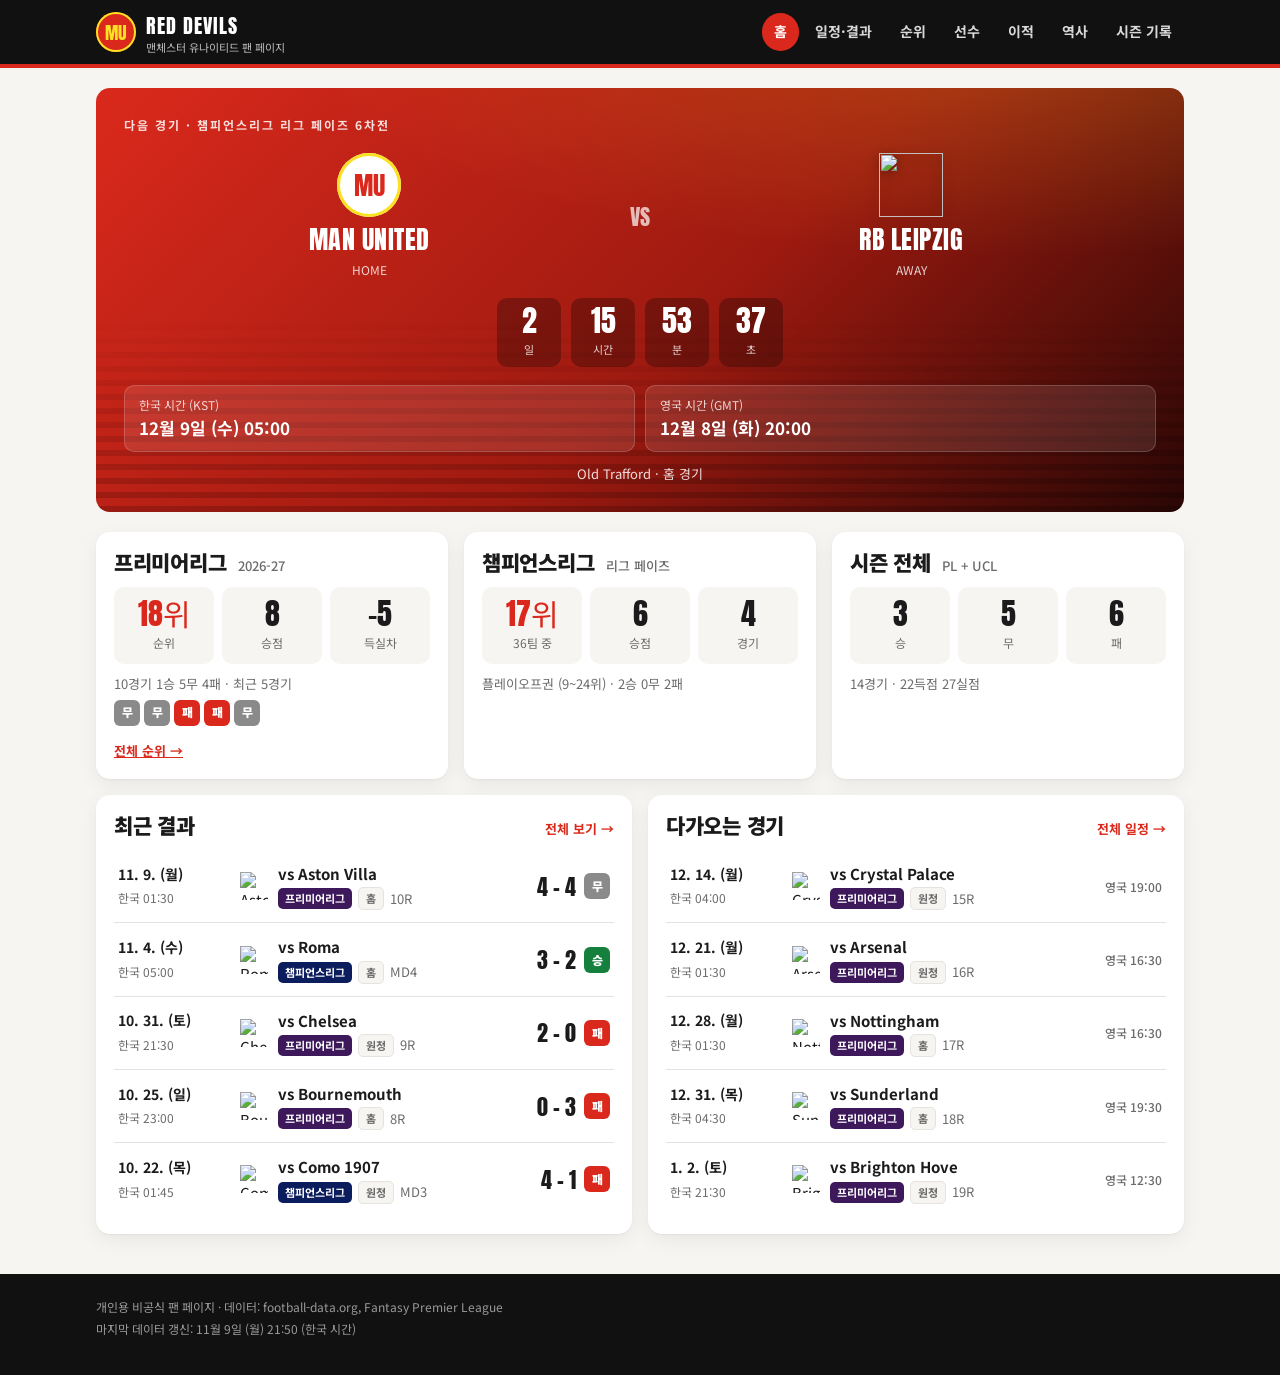
==== site/index.html @ 30d44602 "Add ETL (fixtures/standings/players), site draft, and Actions sync+deploy - etl/: football-data fixt" ====
<!doctype html>
<html lang="ko">
<head>
<meta charset="utf-8">
<meta name="viewport" content="width=device-width, initial-scale=1">
<meta name="robots" content="noindex, nofollow">
<title>Red Devils Matchday</title>
<link rel="preconnect" href="https://fonts.googleapis.com">
<link rel="preconnect" href="https://fonts.gstatic.com" crossorigin>
<link href="https://fonts.googleapis.com/css2?family=Anton&family=Noto+Sans+KR:wght@400;500;700;900&display=swap" rel="stylesheet">
<link rel="stylesheet" href="assets/style.css">
</head>
<body>
<header class="site-header">
  <div class="wrap header-inner">
    <a class="brand" href="#home" aria-label="홈">
      <span class="brand-mark">MU</span>
      <span class="brand-text"><b>RED DEVILS</b><small>맨체스터 유나이티드 팬 페이지</small></span>
    </a>
    <button class="nav-toggle" aria-label="메뉴" aria-expanded="false">☰</button>
    <nav class="nav">
      <a href="#home" data-page="home">홈</a>
      <a href="#fixtures" data-page="fixtures">일정·결과</a>
      <a href="#table" data-page="table">순위</a>
      <a href="#players" data-page="players">선수</a>
      <a href="#transfers" data-page="transfers">이적</a>
      <a href="#history" data-page="history">역사</a>
      <a href="#records" data-page="records">시즌 기록</a>
    </nav>
  </div>
</header>

<main id="app" class="wrap"></main>

<footer class="site-footer">
  <div class="wrap">
    <p>개인용 비공식 팬 페이지 · 데이터: football-data.org, Fantasy Premier League</p>
    <p id="sync-info"></p>
  </div>
</footer>

<script src="data/data.js"></script>
<script src="assets/app.js"></script>
</body>
</html>
---- site/assets/style.css ----
:root {
  --red: #DA291C;
  --red-deep: #9e1a10;
  --black: #111111;
  --ink: #1b1b1b;
  --muted: #6b6b6b;
  --line: #e6e2dd;
  --paper: #f7f5f2;
  --card: #ffffff;
  --gold: #FBE122;
  --gold-ink: #8a6d00;
  --blue: #1d4ed8;
  --win: #15803d;
  --draw: #8a8a8a;
  --loss: #DA291C;
  --radius: 14px;
  --shadow: 0 1px 2px rgba(0,0,0,.05), 0 6px 20px rgba(0,0,0,.06);
  --font: "Noto Sans KR", system-ui, -apple-system, "Malgun Gothic", sans-serif;
  --display: "Anton", "Noto Sans KR", Impact, sans-serif;
}

* { box-sizing: border-box; }
html { -webkit-text-size-adjust: 100%; }
body {
  margin: 0; background: var(--paper); color: var(--ink);
  font: 15px/1.55 var(--font); font-variant-numeric: tabular-nums;
}
a { color: inherit; }
img { max-width: 100%; }
.wrap { width: 100%; max-width: 1120px; margin: 0 auto; padding: 0 16px; }
.muted { color: var(--muted); }
.small { font-size: 13px; }

/* ---------- header ---------- */
.site-header {
  position: sticky; top: 0; z-index: 10;
  background: var(--black); color: #fff;
  border-bottom: 4px solid var(--red);
}
.header-inner { display: flex; align-items: center; gap: 16px; min-height: 64px; }
.brand { display: flex; align-items: center; gap: 10px; text-decoration: none; }
.brand-mark {
  display: grid; place-items: center; width: 40px; height: 40px; border-radius: 50%;
  background: var(--red); color: var(--gold); font: 18px var(--display); letter-spacing: .5px;
  box-shadow: inset 0 0 0 2px var(--gold);
}
.brand-text { display: flex; flex-direction: column; line-height: 1.1; }
.brand-text b { font: 20px var(--display); letter-spacing: 1px; }
.brand-text small { font-size: 11px; color: #bdbdbd; }
.nav { margin-left: auto; display: flex; gap: 4px; flex-wrap: wrap; }
.nav a {
  text-decoration: none; font-weight: 700; font-size: 14px; color: #d8d8d8;
  padding: 8px 12px; border-radius: 999px;
}
.nav a:hover { color: #fff; background: rgba(255,255,255,.08); }
.nav a.active { color: #fff; background: var(--red); }
.nav-toggle { display: none; margin-left: auto; background: none; border: 0; color: #fff; font-size: 24px; cursor: pointer; }

@media (max-width: 820px) {
  .nav-toggle { display: block; }
  .nav { display: none; position: absolute; left: 0; right: 0; top: 68px; background: var(--black);
         flex-direction: column; padding: 8px 16px 16px; border-bottom: 4px solid var(--red); }
  .nav.open { display: flex; }
  .nav a { border-radius: 8px; }
}

/* ---------- hero (next match) ---------- */
.hero {
  position: relative; overflow: hidden; color: #fff;
  margin: 20px 0; border-radius: var(--radius);
  background:
    radial-gradient(120% 90% at 85% -10%, rgba(251,225,34,.18), transparent 55%),
    linear-gradient(135deg, var(--red) 0%, var(--red-deep) 55%, #2a0705 100%);
  padding: 28px;
}
.hero::after { /* 스탠드 느낌의 줄무늬 — 나중에 올드 트래포드 사진으로 교체 */
  content: ""; position: absolute; inset: auto 0 0 0; height: 46%;
  background: repeating-linear-gradient(0deg, rgba(0,0,0,.18) 0 6px, transparent 6px 14px);
  mask-image: linear-gradient(to top, #000, transparent);
  -webkit-mask-image: linear-gradient(to top, #000, transparent);
  pointer-events: none;
}
.hero > * { position: relative; z-index: 1; }
.eyebrow { font-size: 12px; font-weight: 700; letter-spacing: 2px; text-transform: uppercase; opacity: .85; }
.versus { display: grid; grid-template-columns: minmax(0, 1fr) auto minmax(0, 1fr); align-items: center; gap: 16px; margin: 18px 0; }
.side { display: flex; flex-direction: column; align-items: center; gap: 8px; text-align: center; }
.side .name { font: 26px/1.1 var(--display); letter-spacing: .5px; overflow-wrap: anywhere; }
.side .tag { font-size: 12px; opacity: .8; }
.crest { width: 64px; height: 64px; object-fit: contain; filter: drop-shadow(0 2px 6px rgba(0,0,0,.35)); }
.crest-mu { width: 64px; height: 64px; border-radius: 50%; display: grid; place-items: center;
            background: #fff; color: var(--red); font: 26px var(--display); box-shadow: inset 0 0 0 3px var(--gold); }
.vs { font: 22px var(--display); opacity: .7; }
.countdown { display: flex; justify-content: center; gap: 10px; margin: 6px 0 18px; }
.countdown div { min-width: 64px; text-align: center; background: rgba(0,0,0,.28); border-radius: 10px; padding: 8px 6px; }
.countdown b { display: block; font: 30px/1 var(--display); }
.countdown span { font-size: 11px; opacity: .8; }
.times { display: grid; grid-template-columns: repeat(auto-fit, minmax(min(200px, 100%), 1fr)); gap: 10px; }
.time-box { background: rgba(255,255,255,.1); border: 1px solid rgba(255,255,255,.18); border-radius: 10px; padding: 10px 14px; }
.time-box .label { font-size: 12px; opacity: .8; }
.time-box .val { font-weight: 700; font-size: 17px; }
.hero .meta { margin-top: 12px; font-size: 13px; opacity: .85; text-align: center; }
@media (max-width: 560px) {
  .hero { padding: 20px 16px; }
  .side .name { font-size: 20px; }
  .crest, .crest-mu { width: 48px; height: 48px; font-size: 20px; }
  .countdown div { min-width: 54px; }
  .countdown b { font-size: 24px; }
}

/* ---------- cards / grid ---------- */
.grid { display: grid; gap: 16px; grid-template-columns: repeat(12, minmax(0, 1fr)); margin-bottom: 20px; }
.span-4 { grid-column: span 4; } .span-6 { grid-column: span 6; } .span-8 { grid-column: span 8; } .span-12 { grid-column: span 12; }
@media (max-width: 820px) { .span-4, .span-6, .span-8 { grid-column: span 12; } }
.card { background: var(--card); border-radius: var(--radius); box-shadow: var(--shadow); padding: 18px; min-width: 0; }
.card h2, .page-title { font: 900 21px/1.2 var(--font); letter-spacing: -.3px; margin: 0 0 12px; text-transform: uppercase; }
.card h2 small { font: 500 13px var(--font); color: var(--muted); text-transform: none; letter-spacing: 0; margin-left: 6px; }
.page-title { font-size: 30px; margin: 24px 0 4px; }
.page-sub { margin: 0 0 18px; color: var(--muted); }
.section-head { display: flex; align-items: baseline; justify-content: space-between; gap: 8px; }
.section-head a { font-size: 13px; color: var(--red); font-weight: 700; text-decoration: none; }

.stat-row { display: grid; grid-template-columns: repeat(3, minmax(0, 1fr)); gap: 8px; }
.stat { background: var(--paper); border-radius: 10px; padding: 10px; text-align: center; }
.stat b { display: block; font: 30px/1.1 var(--display); }
.stat span { font-size: 12px; color: var(--muted); }
.stat.hl b { color: var(--red); }

.form { display: flex; gap: 4px; flex-wrap: wrap; }
.chip { display: inline-grid; place-items: center; min-width: 26px; height: 26px; padding: 0 6px; border-radius: 6px;
        color: #fff; font-weight: 900; font-size: 12px; }
.chip.W { background: var(--win); } .chip.D { background: var(--draw); } .chip.L { background: var(--loss); }
.chip.pending { background: #d4d0cb; color: #555; }

.badge { display: inline-block; font-size: 11px; font-weight: 700; padding: 2px 7px; border-radius: 5px; white-space: nowrap; }
.badge.PL { background: #3d195b; color: #fff; }
.badge.UCL { background: #0b1d5c; color: #fff; }
.badge.FAC, .badge.ELC { background: #e8e8e8; color: #222; }
.badge.ha { background: var(--paper); color: var(--muted); border: 1px solid var(--line); }

/* ---------- match list ---------- */
.match-list { list-style: none; margin: 0; padding: 0; }
.match {
  display: grid; grid-template-columns: 110px 1fr auto; gap: 12px; align-items: center;
  padding: 12px 4px; border-top: 1px solid var(--line);
}
.match:first-child { border-top: 0; }
.match .when b { display: block; font-size: 14px; }
.match .when span { font-size: 12px; color: var(--muted); }
.match .who { display: flex; align-items: center; gap: 10px; min-width: 0; }
.match .who img { width: 28px; height: 28px; object-fit: contain; flex: none; }
.match .who .opp { font-weight: 700; overflow: hidden; text-overflow: ellipsis; white-space: nowrap; }
.match .who .sub { display: flex; gap: 6px; align-items: center; margin-top: 2px; }
.match .score { display: flex; align-items: center; gap: 8px; font: 22px var(--display); }
.match .score .tbd { font: 500 12px var(--font); color: var(--muted); text-align: right; }
@media (max-width: 560px) {
  .match { grid-template-columns: 1fr auto; }
  .match .when { grid-column: 1 / -1; display: flex; gap: 8px; align-items: baseline; }
}
.month { margin: 22px 0 6px; font: 18px var(--display); color: var(--red); letter-spacing: .5px; }

.filters { display: flex; gap: 6px; flex-wrap: wrap; margin-bottom: 14px; }
.filters button {
  font: 700 13px var(--font); border: 1px solid var(--line); background: var(--card);
  padding: 7px 14px; border-radius: 999px; cursor: pointer; color: var(--ink);
}
.filters button.on { background: var(--black); color: #fff; border-color: var(--black); }

/* ---------- tables ---------- */
.table-wrap { overflow-x: auto; margin: 0 -18px; padding: 0 18px; }
table.data { width: 100%; border-collapse: collapse; font-size: 14px; }
table.data th { text-align: right; font-size: 12px; color: var(--muted); font-weight: 700; padding: 8px 6px; border-bottom: 2px solid var(--ink); white-space: nowrap; }
table.data td { text-align: right; padding: 8px 6px; border-bottom: 1px solid var(--line); white-space: nowrap; }
table.data th.l, table.data td.l { text-align: left; }
table.data td.team { display: flex; align-items: center; gap: 8px; text-align: left; font-weight: 500; }
table.data td.team img { width: 20px; height: 20px; object-fit: contain; }
table.data tr.mu td { background: #fdecea; font-weight: 900; }
table.data tr.mu td:first-child { box-shadow: inset 4px 0 0 var(--red); }
table.data td.pts { font-weight: 900; }
.zone { display: inline-block; width: 4px; height: 18px; border-radius: 2px; vertical-align: middle; margin-right: 6px; background: transparent; }
.zone.ucl { background: var(--blue); } .zone.uel { background: #f59e0b; } .zone.rel { background: var(--red); } .zone.po { background: #94a3b8; }
.legend { display: flex; gap: 14px; flex-wrap: wrap; font-size: 12px; color: var(--muted); margin-top: 10px; }
.legend span { display: inline-flex; align-items: center; }

/* ---------- history ---------- */
.trophies { display: grid; grid-template-columns: repeat(auto-fill, minmax(150px, 1fr)); gap: 10px; }
.trophy { background: var(--black); color: #fff; border-radius: 12px; padding: 14px; position: relative; overflow: hidden; }
.trophy b { font: 40px/1 var(--display); color: var(--gold); }
.trophy span { display: block; font-size: 13px; margin-top: 6px; font-weight: 700; }
.trophy small { display: block; font-size: 11px; color: #aaa; margin-top: 4px; }
.timeline { list-style: none; margin: 0; padding: 0 0 0 18px; border-left: 3px solid var(--red); }
.timeline li { position: relative; padding: 0 0 16px 14px; }
.timeline li::before { content: ""; position: absolute; left: -26px; top: 4px; width: 13px; height: 13px; border-radius: 50%; background: var(--card); border: 3px solid var(--red); }
.timeline li.trophy-ev::before { background: var(--gold); border-color: var(--gold-ink); }
.timeline .yr { font: 20px var(--display); color: var(--red); }
.timeline .ttl { font-weight: 700; }

.pos { display: inline-grid; place-items: center; width: 30px; height: 26px; border-radius: 6px; font-weight: 900; background: var(--paper); }
.pos.p1 { background: var(--gold); color: #000; }
.pos.top4 { background: #dbeafe; color: var(--blue); }
.pos.low { background: #fdecea; color: var(--red); }

/* ---------- empty state ---------- */
.empty { text-align: center; padding: 36px 16px; color: var(--muted); }
.empty b { display: block; color: var(--ink); font-size: 17px; margin-bottom: 6px; }

.site-footer { margin-top: 40px; padding: 20px 0 32px; background: var(--black); color: #9a9a9a; font-size: 12px; }
.site-footer p { margin: 4px 0; }

/* ---------- players ---------- */
.leader { display: flex; gap: 14px; align-items: center; }
.lphoto { width: 72px; height: 92px; object-fit: cover; object-position: top; border-radius: 10px; background: linear-gradient(180deg, #fdecea, #f3d4d0); flex: none; }
.lval { font: 40px/1 var(--display); color: var(--red); margin: 2px 0; }
.lval small { font: 700 14px var(--font); color: var(--muted); margin-left: 4px; }
.lname { font-weight: 900; font-size: 16px; }
.pthumb { width: 34px; height: 43px; object-fit: cover; object-position: top; border-radius: 6px; background: var(--paper); flex: none; }
.injuries { display: grid; grid-template-columns: repeat(auto-fill, minmax(min(260px, 100%), 1fr)); gap: 10px; }
.inj-card { display: flex; gap: 10px; align-items: center; background: var(--paper); border-radius: 10px; padding: 8px 10px; }
.badge.st-inj { background: var(--red); color: #fff; }
.badge.st-sus { background: var(--black); color: #fff; }
.badge.st-doubt { background: #f59e0b; color: #fff; }
.dot { display: inline-block; width: 8px; height: 8px; border-radius: 50%; vertical-align: middle; }
.dot.st-inj { background: var(--red); } .dot.st-sus { background: var(--black); } .dot.st-doubt { background: #f59e0b; }
table.data.players td.team { align-items: center; }
table.data td.team img.pthumb { width: 34px; height: 43px; }
table.data tr.dim td { color: #aaa; }
table.data th.sortable { cursor: pointer; user-select: none; }
table.data th.sortable:hover, table.data th.sortable.on { color: var(--red); }
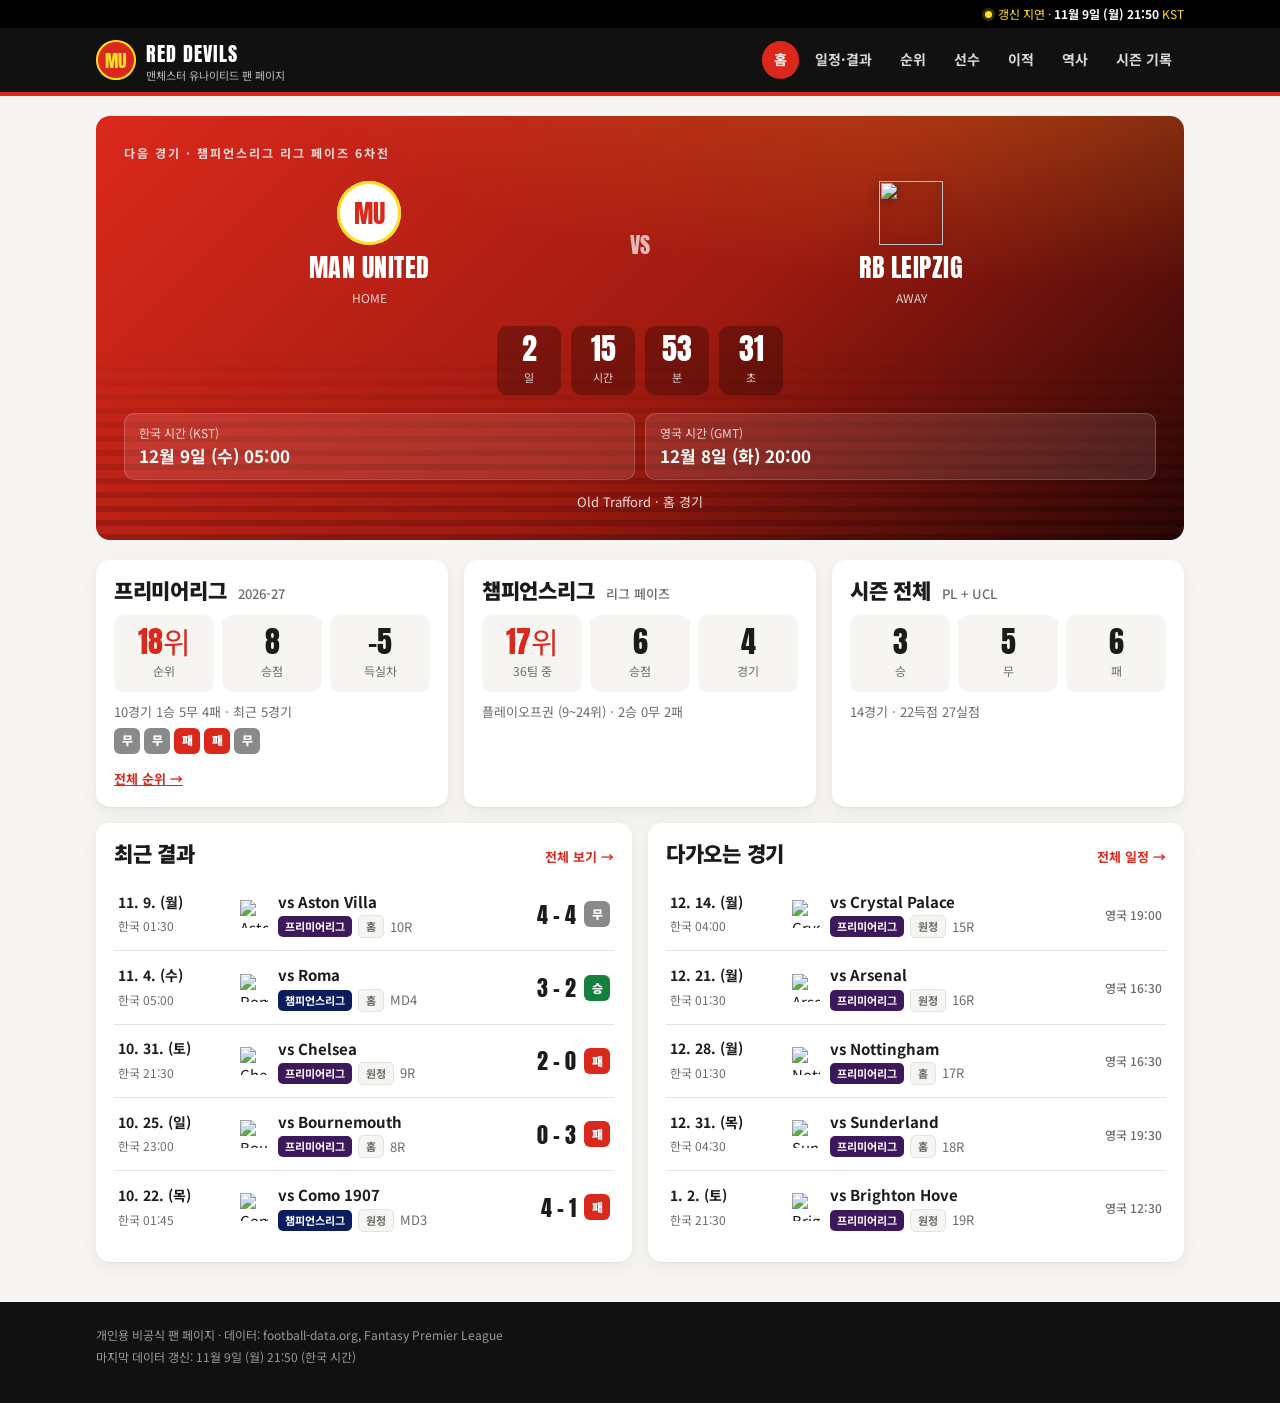
==== commit 92e207d1: "Add validation, privacy guard, alerts, and sync badge - check_privacy.py: secrets/PII/unapproved-fil" ====
--- a/site/index.html
+++ b/site/index.html
@@ -11,6 +11,11 @@
 <link rel="stylesheet" href="assets/style.css">
 </head>
 <body>
+<div class="topbar">
+  <div class="wrap topbar-inner">
+    <span class="sync-badge" id="sync-badge" tabindex="0"><i class="dot" aria-hidden="true"></i><span id="sync-text">동기화 정보 없음</span></span>
+  </div>
+</div>
 <header class="site-header">
   <div class="wrap header-inner">
     <a class="brand" href="#home" aria-label="홈">
--- a/site/assets/style.css
+++ b/site/assets/style.css
@@ -30,6 +30,17 @@
 .wrap { width: 100%; max-width: 1120px; margin: 0 auto; padding: 0 16px; }
 .muted { color: var(--muted); }
 .small { font-size: 13px; }
+
+/* ---------- top bar (동기화 시점) ---------- */
+.topbar { background: #000; color: #bdbdbd; font-size: 12px; }
+.topbar-inner { display: flex; justify-content: flex-end; align-items: center; min-height: 28px; }
+.sync-badge { display: inline-flex; align-items: center; gap: 6px; white-space: nowrap; cursor: default; }
+.sync-badge b { color: #fff; font-weight: 700; }
+.sync-badge .dot { width: 7px; height: 7px; border-radius: 50%; background: #22c55e; box-shadow: 0 0 0 3px rgba(34,197,94,.2); }
+.sync-badge.stale .dot { background: var(--gold); box-shadow: 0 0 0 3px rgba(251,225,34,.2); }
+.sync-badge.stale { color: var(--gold); }
+.sync-badge.none .dot { background: #777; box-shadow: none; }
+@media (max-width: 420px) { .sync-badge .long { display: none; } }
 
 /* ---------- header ---------- */
 .site-header {
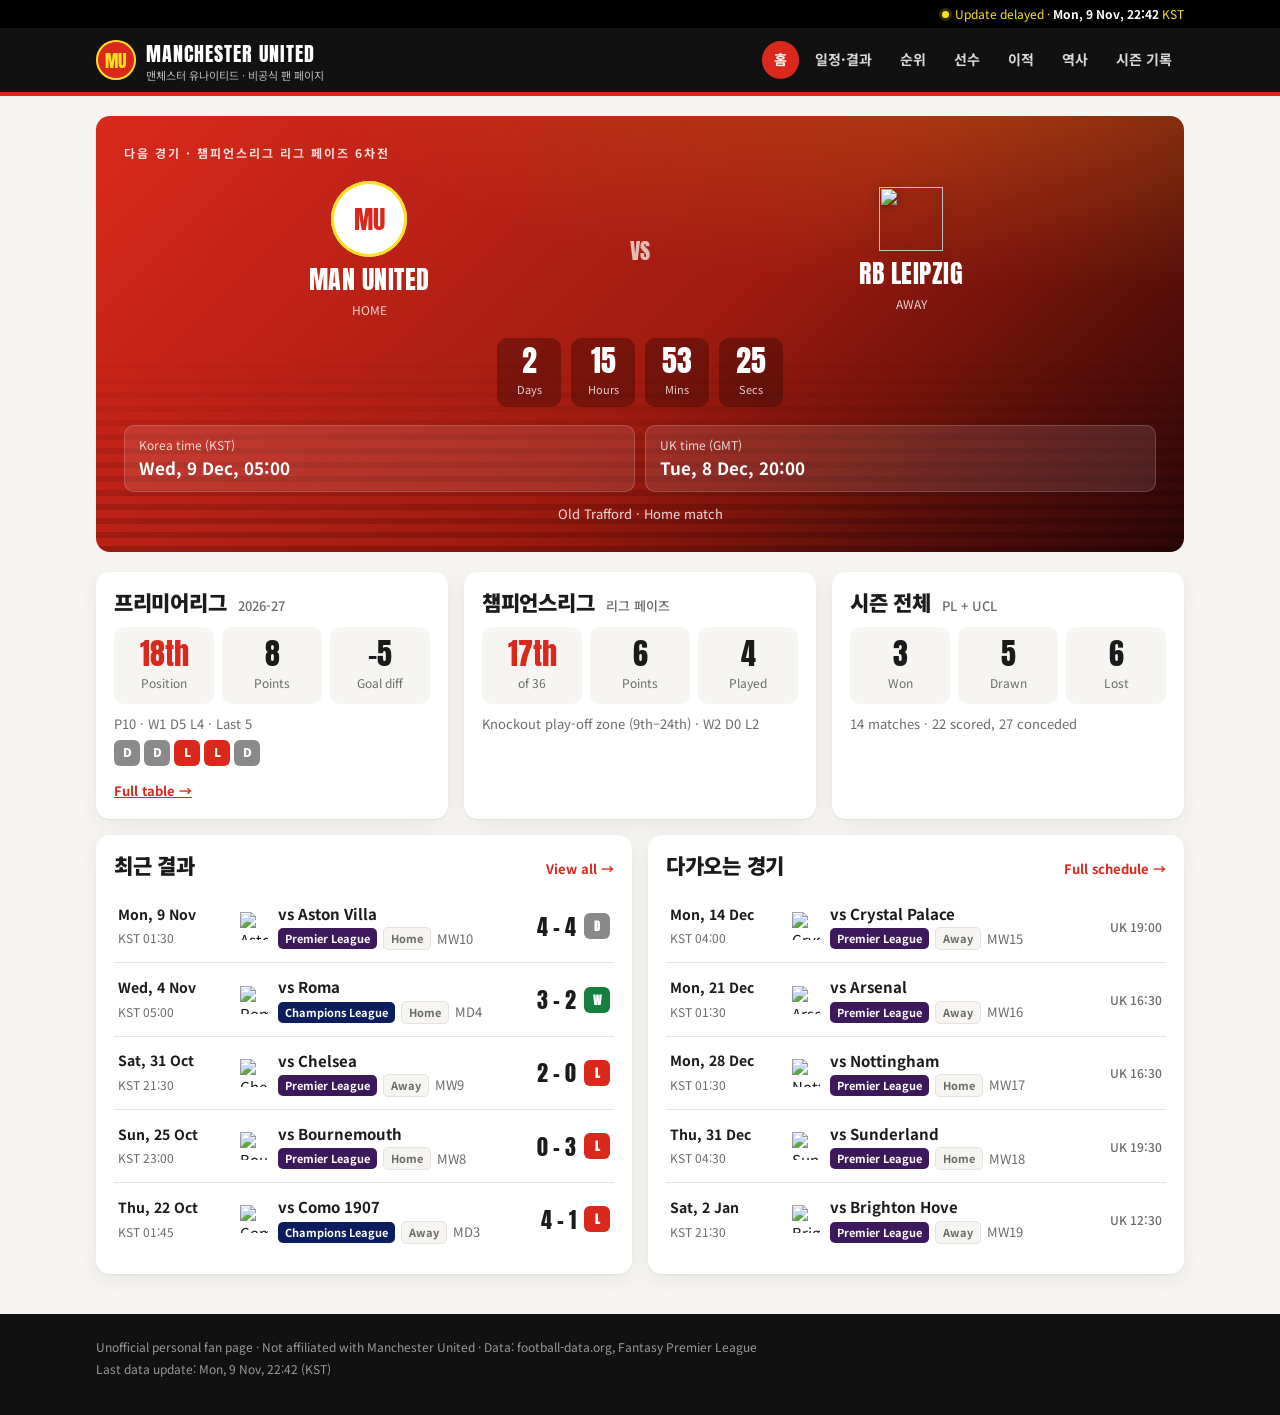
==== commit 7255f7ea: "site: official crest in header/headlines, English body text - Crest hotlinked from football-data (no" ====
--- a/site/index.html
+++ b/site/index.html
@@ -4,7 +4,7 @@
 <meta charset="utf-8">
 <meta name="viewport" content="width=device-width, initial-scale=1">
 <meta name="robots" content="noindex, nofollow">
-<title>Red Devils Matchday</title>
+<title>Manchester United Matchday</title>
 <link rel="preconnect" href="https://fonts.googleapis.com">
 <link rel="preconnect" href="https://fonts.gstatic.com" crossorigin>
 <link href="https://fonts.googleapis.com/css2?family=Anton&family=Noto+Sans+KR:wght@400;500;700;900&display=swap" rel="stylesheet">
@@ -13,16 +13,16 @@
 <body>
 <div class="topbar">
   <div class="wrap topbar-inner">
-    <span class="sync-badge" id="sync-badge" tabindex="0"><i class="dot" aria-hidden="true"></i><span id="sync-text">동기화 정보 없음</span></span>
+    <span class="sync-badge" id="sync-badge" tabindex="0"><i class="dot" aria-hidden="true"></i><span id="sync-text">No sync info</span></span>
   </div>
 </div>
 <header class="site-header">
   <div class="wrap header-inner">
-    <a class="brand" href="#home" aria-label="홈">
+    <a class="brand" href="#home" aria-label="Home">
       <span class="brand-mark">MU</span>
-      <span class="brand-text"><b>RED DEVILS</b><small>맨체스터 유나이티드 팬 페이지</small></span>
+      <span class="brand-text"><b>MANCHESTER UNITED</b><small>맨체스터 유나이티드 · 비공식 팬 페이지</small></span>
     </a>
-    <button class="nav-toggle" aria-label="메뉴" aria-expanded="false">☰</button>
+    <button class="nav-toggle" aria-label="Menu" aria-expanded="false">☰</button>
     <nav class="nav">
       <a href="#home" data-page="home">홈</a>
       <a href="#fixtures" data-page="fixtures">일정·결과</a>
@@ -39,7 +39,7 @@
 
 <footer class="site-footer">
   <div class="wrap">
-    <p>개인용 비공식 팬 페이지 · 데이터: football-data.org, Fantasy Premier League</p>
+    <p>Unofficial personal fan page · Not affiliated with Manchester United · Data: football-data.org, Fantasy Premier League</p>
     <p id="sync-info"></p>
   </div>
 </footer>
--- a/site/assets/style.css
+++ b/site/assets/style.css
@@ -40,7 +40,7 @@
 .sync-badge.stale .dot { background: var(--gold); box-shadow: 0 0 0 3px rgba(251,225,34,.2); }
 .sync-badge.stale { color: var(--gold); }
 .sync-badge.none .dot { background: #777; box-shadow: none; }
-@media (max-width: 420px) { .sync-badge .long { display: none; } }
+@media (max-width: 480px) { .sync-badge .long { display: none; } }
 
 /* ---------- header ---------- */
 .site-header {
@@ -55,6 +55,8 @@
   background: var(--red); color: var(--gold); font: 18px var(--display); letter-spacing: .5px;
   box-shadow: inset 0 0 0 2px var(--gold);
 }
+/* 헤더 팀 명칭 옆 공식 엠블럼 (이미지 실패 시 원형 'MU' 마크) */
+img.brand-mark { width: 46px; height: 46px; border-radius: 0; background: none; box-shadow: none; object-fit: contain; }
 .brand-text { display: flex; flex-direction: column; line-height: 1.1; }
 .brand-text b { font: 20px var(--display); letter-spacing: 1px; }
 .brand-text small { font-size: 11px; color: #bdbdbd; }
@@ -100,6 +102,10 @@
 .crest { width: 64px; height: 64px; object-fit: contain; filter: drop-shadow(0 2px 6px rgba(0,0,0,.35)); }
 .crest-mu { width: 64px; height: 64px; border-radius: 50%; display: grid; place-items: center;
             background: #fff; color: var(--red); font: 26px var(--display); box-shadow: inset 0 0 0 3px var(--gold); }
+.crest-mu-img { width: 76px; height: 76px; }
+.crest.crest-fallback { display: grid; place-items: center; border-radius: 50%; background: #fff; color: var(--red);
+            font: 26px var(--display); box-shadow: inset 0 0 0 3px var(--gold); filter: none; }
+.hero-empty { margin: 14px 0 4px; font-size: 18px; font-weight: 700; }
 .vs { font: 22px var(--display); opacity: .7; }
 .countdown { display: flex; justify-content: center; gap: 10px; margin: 6px 0 18px; }
 .countdown div { min-width: 64px; text-align: center; background: rgba(0,0,0,.28); border-radius: 10px; padding: 8px 6px; }
@@ -114,6 +120,7 @@
   .hero { padding: 20px 16px; }
   .side .name { font-size: 20px; }
   .crest, .crest-mu { width: 48px; height: 48px; font-size: 20px; }
+  .crest-mu-img { width: 58px; height: 58px; }
   .countdown div { min-width: 54px; }
   .countdown b { font-size: 24px; }
 }
@@ -126,6 +133,11 @@
 .card h2, .page-title { font: 900 21px/1.2 var(--font); letter-spacing: -.3px; margin: 0 0 12px; text-transform: uppercase; }
 .card h2 small { font: 500 13px var(--font); color: var(--muted); text-transform: none; letter-spacing: 0; margin-left: 6px; }
 .page-title { font-size: 30px; margin: 24px 0 4px; }
+/* 페이지 헤드라인 + 공식 엠블럼 */
+.page-title.with-crest { display: flex; align-items: center; gap: 12px; }
+.title-crest { width: 40px; height: 40px; object-fit: contain; flex: none; }
+.title-crest.crest-fallback { display: grid; place-items: center; border-radius: 50%; background: var(--red);
+            color: var(--gold); font: 16px var(--display); box-shadow: inset 0 0 0 2px var(--gold); }
 .page-sub { margin: 0 0 18px; color: var(--muted); }
 .section-head { display: flex; align-items: baseline; justify-content: space-between; gap: 8px; }
 .section-head a { font-size: 13px; color: var(--red); font-weight: 700; text-decoration: none; }
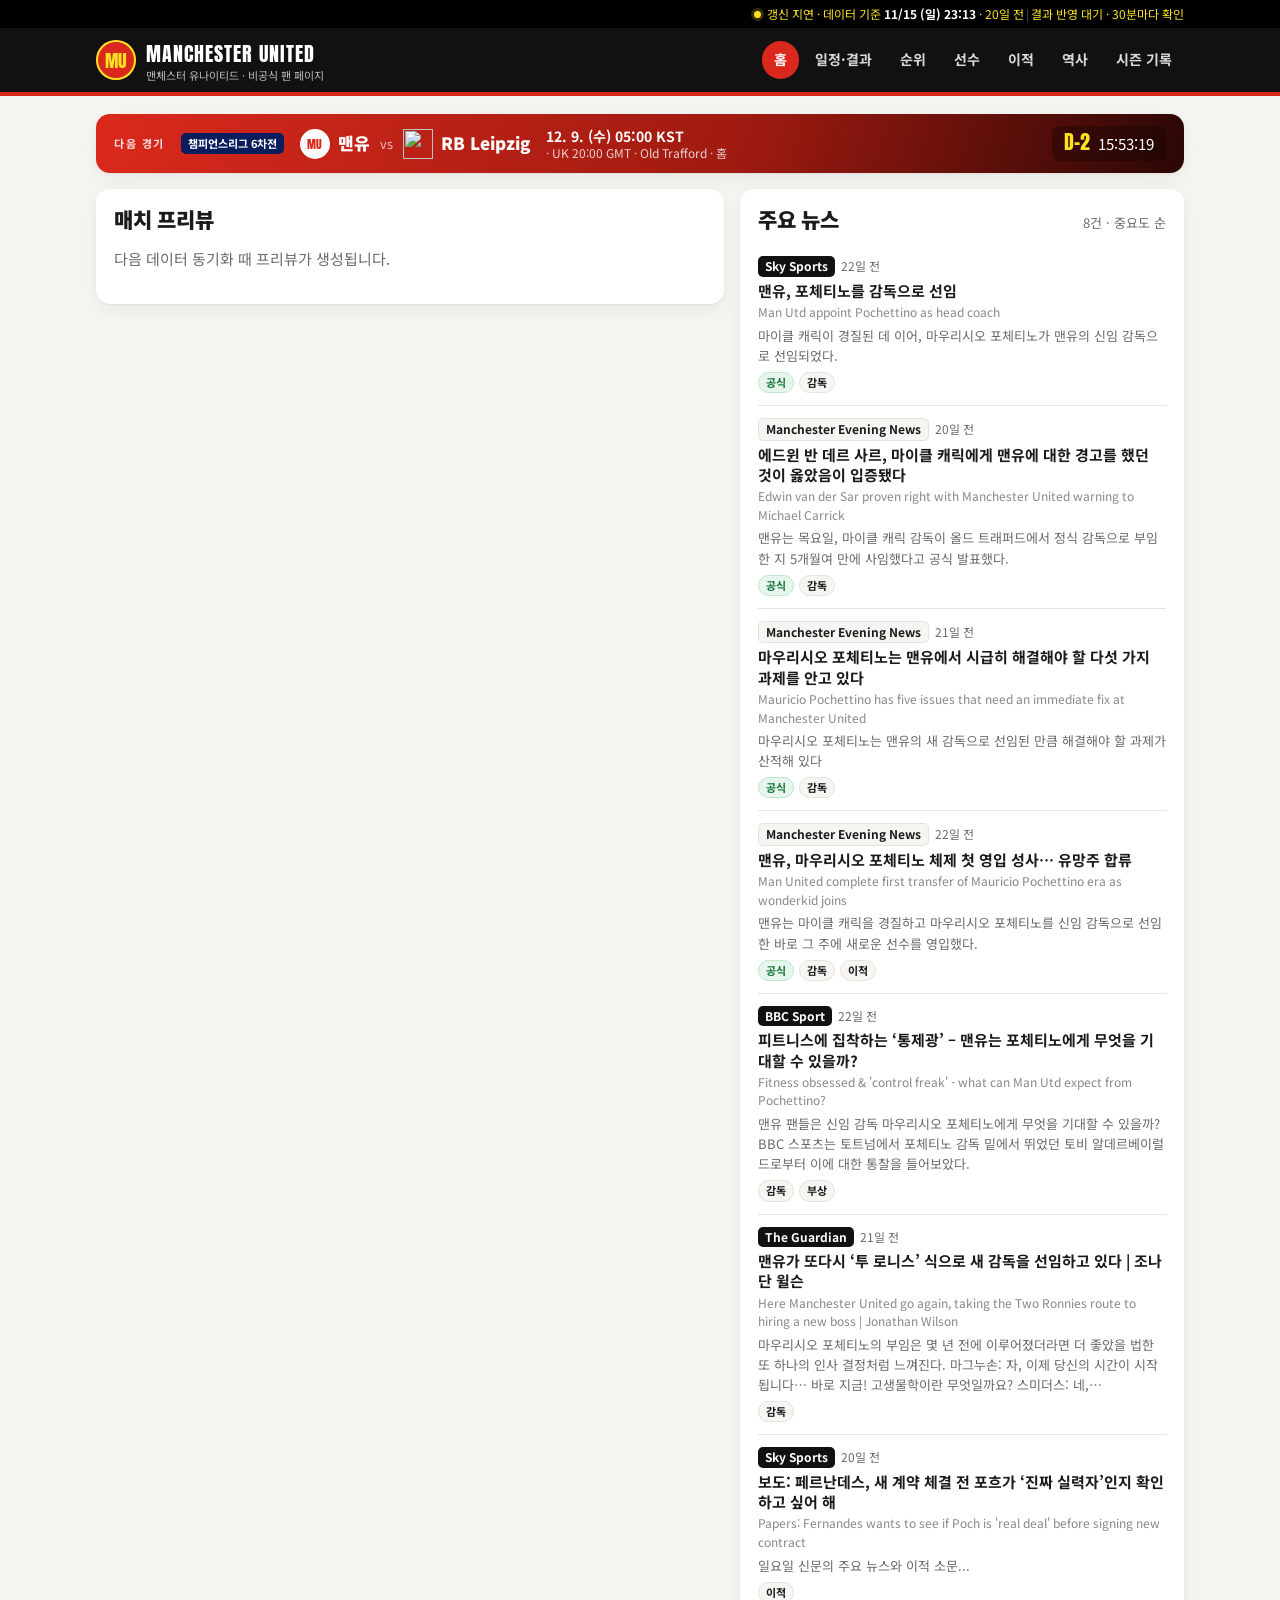
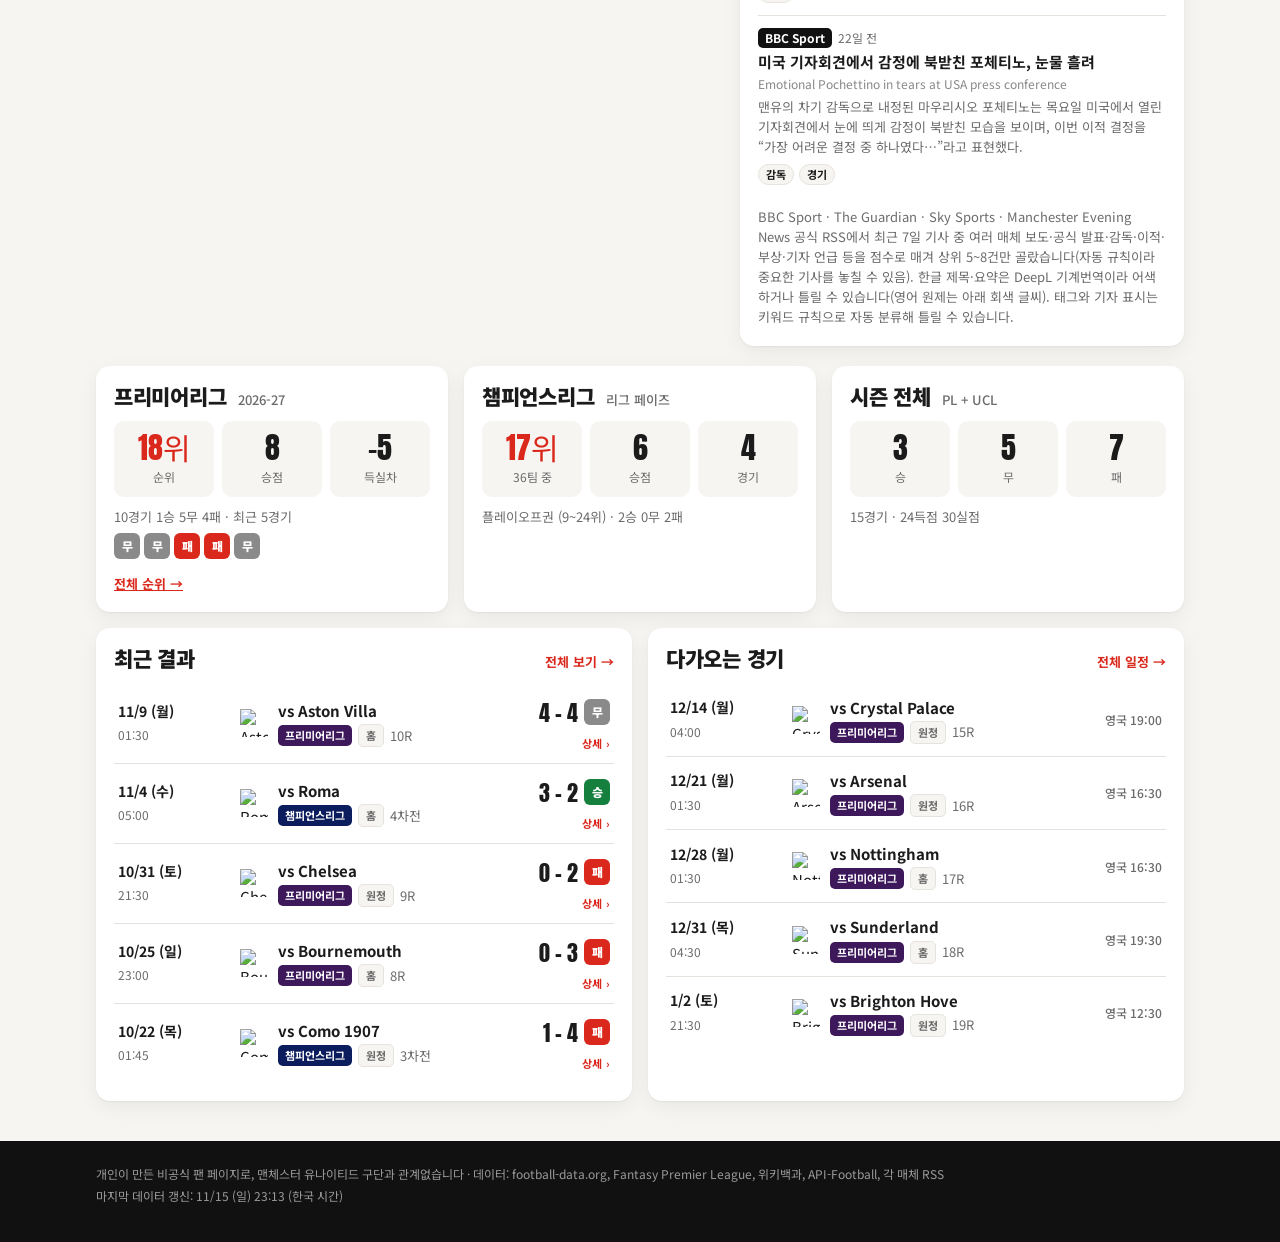
==== commit cb85fba1: "Korean UI throughout, incoming-manager handling, predicted XI forwards, photo fallback, live link - " ====
--- a/site/index.html
+++ b/site/index.html
@@ -4,7 +4,7 @@
 <meta charset="utf-8">
 <meta name="viewport" content="width=device-width, initial-scale=1">
 <meta name="robots" content="noindex, nofollow">
-<title>Manchester United Matchday</title>
+<title>맨유 매치데이 · 비공식 팬 페이지</title>
 <link rel="preconnect" href="https://fonts.googleapis.com">
 <link rel="preconnect" href="https://fonts.gstatic.com" crossorigin>
 <link href="https://fonts.googleapis.com/css2?family=Anton&family=Noto+Sans+KR:wght@400;500;700;900&display=swap" rel="stylesheet">
@@ -13,16 +13,16 @@
 <body>
 <div class="topbar">
   <div class="wrap topbar-inner">
-    <span class="sync-badge" id="sync-badge" tabindex="0"><i class="dot" aria-hidden="true"></i><span id="sync-text">No sync info</span></span>
+    <span class="sync-badge" id="sync-badge" tabindex="0"><i class="dot" aria-hidden="true"></i><span id="sync-text">동기화 정보 없음</span></span>
   </div>
 </div>
 <header class="site-header">
   <div class="wrap header-inner">
-    <a class="brand" href="#home" aria-label="Home">
+    <a class="brand" href="#home" aria-label="홈">
       <span class="brand-mark">MU</span>
       <span class="brand-text"><b>MANCHESTER UNITED</b><small>맨체스터 유나이티드 · 비공식 팬 페이지</small></span>
     </a>
-    <button class="nav-toggle" aria-label="Menu" aria-expanded="false">☰</button>
+    <button class="nav-toggle" aria-label="메뉴" aria-expanded="false">☰</button>
     <nav class="nav">
       <a href="#home" data-page="home">홈</a>
       <a href="#fixtures" data-page="fixtures">일정·결과</a>
@@ -39,7 +39,7 @@
 
 <footer class="site-footer">
   <div class="wrap">
-    <p>Unofficial personal fan page · Not affiliated with Manchester United · Data: football-data.org, Fantasy Premier League</p>
+    <p>개인이 만든 비공식 팬 페이지로, 맨체스터 유나이티드 구단과 관계없습니다 · 데이터: football-data.org, Fantasy Premier League, 위키백과, API-Football, 각 매체 RSS</p>
     <p id="sync-info"></p>
   </div>
 </footer>
--- a/site/assets/style.css
+++ b/site/assets/style.css
@@ -40,7 +40,9 @@
 .sync-badge.stale .dot { background: var(--gold); box-shadow: 0 0 0 3px rgba(251,225,34,.2); }
 .sync-badge.stale { color: var(--gold); }
 .sync-badge.none .dot { background: #777; box-shadow: none; }
-@media (max-width: 480px) { .sync-badge .long { display: none; } }
+.sync-badge .sb-sep { color: #555; margin: 0 2px; }
+.sync-badge .sb-next b { color: var(--gold); }
+@media (max-width: 480px) { .sync-badge .long { display: none; } .sync-badge { font-size: 11.5px; gap: 5px; } }
 
 /* ---------- header ---------- */
 .site-header {
@@ -159,6 +161,19 @@
 .badge.UCL { background: #0b1d5c; color: #fff; }
 .badge.FAC, .badge.ELC { background: #e8e8e8; color: #222; }
 .badge.ha { background: var(--paper); color: var(--muted); border: 1px solid var(--line); }
+.badge.vf-ok { background: #e7f6ec; color: #17733a; cursor: help; }
+.badge.vf-none { background: var(--paper); color: var(--muted); border: 1px solid var(--line); cursor: help; }
+.badge.vf-bad { background: #f59e0b; color: #fff; cursor: help; }
+.match-list.managers { max-height: 640px; overflow-y: auto; }
+.lineup { display: grid; grid-template-columns: 1fr 1fr; gap: 8px 28px; }
+.lineup h3 { font-size: 14px; margin: 0 0 6px; }
+.lineup ul { list-style: none; margin: 0; padding: 0; }
+.lineup li { display: flex; align-items: center; gap: 8px; padding: 5px 0; border-bottom: 1px solid var(--line); font-size: 14px; }
+.lineup .pos { width: 26px; font-size: 11px; font-weight: 700; color: var(--muted); }
+.lineup .min { margin-left: auto; font-size: 12px; color: var(--muted); }
+.card-y, .card-r { display: inline-block; width: 9px; height: 12px; border-radius: 2px; background: #f5c400; vertical-align: -1px; }
+.card-r { background: var(--red); }
+@media (max-width: 640px) { .lineup { grid-template-columns: 1fr; } }
 
 /* ---------- match list ---------- */
 .match-list { list-style: none; margin: 0; padding: 0; }
@@ -248,3 +263,126 @@
 table.data tr.dim td { color: #aaa; }
 table.data th.sortable { cursor: pointer; user-select: none; }
 table.data th.sortable:hover, table.data th.sortable.on { color: var(--red); }
+@media (max-width: 560px) {
+  /* 모바일 선수 표: 등번호·사진 숨기고 이름 칸 고정 → 골·도움이 첫 화면에 보임 */
+  table.data.players th:first-child, table.data.players td.num, table.data.players td.team img.pthumb { display: none; }
+  table.data.players td.team { position: sticky; left: 0; z-index: 1; background: var(--card); min-width: 118px; max-width: 140px; white-space: normal; }
+  table.data.players td.team b { font-size: 13px; }
+  table.data.players th, table.data.players td { padding: 8px 5px; }
+}
+/* 긴 글(유럽대항전 등)은 표 밖으로 잘리지 않게 줄바꿈 */
+table.data td.wrap { white-space: normal; min-width: 150px; max-width: 220px; }
+
+/* ---------- 경기 상세 ---------- */
+.match a.score-link { text-decoration: none; color: inherit; border-radius: 10px; padding: 4px 8px; margin: -4px -8px;
+               display: inline-flex; align-items: center; gap: 6px; flex-wrap: wrap; justify-content: flex-end; }
+a.score-link:hover, a.score-link:focus-visible { background: rgba(218,41,28,.08); }
+a.score-link .more { flex-basis: 100%; text-align: right; font: 700 11px var(--font); color: var(--red); letter-spacing: .2px; }
+.back { color: var(--red); font-weight: 700; text-decoration: none; }
+.board { display: grid; grid-template-columns: minmax(0,1fr) auto minmax(0,1fr); align-items: center; gap: 12px;
+         margin: 16px 0 20px; padding: 24px 20px; border-radius: var(--radius); color: #fff;
+         background: linear-gradient(135deg, var(--red) 0%, var(--red-deep) 55%, #2a0705 100%); }
+.board-team { display: flex; flex-direction: column; align-items: center; gap: 6px; text-align: center; min-width: 0; }
+.board-team b { font: 24px/1.1 var(--display); letter-spacing: .5px; text-transform: uppercase; overflow-wrap: anywhere; }
+.board-team span { font-size: 12px; opacity: .8; }
+.board-score { font: 54px/1 var(--display); text-align: center; white-space: nowrap; }
+.board-score div { margin-top: 8px; }
+.board-meta { grid-column: 1 / -1; text-align: center; font-size: 13px; opacity: .85; }
+table.events { width: 100%; border-collapse: collapse; }
+table.events th, table.events td { padding: 10px 6px; border-bottom: 1px solid var(--line); vertical-align: top; }
+table.events thead th { font-size: 12px; color: var(--muted); text-transform: uppercase; letter-spacing: .5px; }
+table.events tbody th { width: 34%; text-align: center; font-size: 12px; color: var(--muted); font-weight: 700; white-space: nowrap; }
+table.events tbody th .ic { display: block; font-size: 18px; margin-bottom: 2px; }
+.ev-l { text-align: left; } .ev-r { text-align: right; }
+table.events td { font-weight: 700; }
+table.events .x { color: var(--red); font-weight: 900; }
+ul.bonus { list-style: none; margin: 0; padding: 0; }
+ul.bonus li { display: flex; align-items: center; gap: 12px; padding: 8px 0; border-bottom: 1px solid var(--line); }
+ul.bonus li b { display: grid; place-items: center; width: 30px; height: 30px; border-radius: 50%; background: var(--gold); color: var(--black); font: 16px var(--display); flex: none; }
+.span-12 { grid-column: span 12; }
+p.summary { margin: 0; font-size: 16px; line-height: 1.75; }
+.pager { display: flex; justify-content: space-between; gap: 12px; margin: 18px 0 0; }
+.pager a { color: var(--red); font-weight: 700; text-decoration: none; }
+@media (max-width: 560px) {
+  .board { padding: 18px 12px; }
+  .board-team b { font-size: 17px; }
+  .board-score { font-size: 40px; }
+  table.events tbody th { width: 30%; }
+}
+
+/* ---------- 메인: 다음 경기 바 ---------- */
+.nextbar {
+  display: flex; align-items: center; flex-wrap: wrap; gap: 10px 16px; margin: 18px 0 16px; padding: 12px 18px;
+  border-radius: var(--radius); color: #fff; text-decoration: none;
+  background: linear-gradient(110deg, var(--red) 0%, var(--red-deep) 60%, #2a0705 100%); box-shadow: var(--shadow);
+}
+.nextbar.empty { color: #fff; }
+.nb-label { font-size: 11px; font-weight: 700; letter-spacing: 1.5px; opacity: .85; }
+.nb-teams { display: inline-flex; align-items: center; gap: 8px; font-size: 17px; }
+.nb-teams b { font-weight: 900; }
+.nb-vs { opacity: .7; font-size: 13px; margin: 0 2px; }
+.nb-crest { width: 30px; height: 30px; object-fit: contain; }
+.nb-crest.crest-fallback { display: inline-grid; place-items: center; border-radius: 50%; background: #fff; color: var(--red); font: 12px var(--display); }
+.nb-time { display: flex; flex-direction: column; font-weight: 700; font-size: 14px; line-height: 1.3; }
+.nb-time small { font-weight: 400; font-size: 12px; opacity: .8; }
+.nb-cd { margin-left: auto; font-size: 15px; background: rgba(0,0,0,.28); padding: 6px 12px; border-radius: 8px; white-space: nowrap; }
+.nb-cd b { font: 20px/1 var(--display); margin-right: 4px; color: var(--gold); }
+.nextbar:hover { filter: brightness(1.05); }
+@media (max-width: 640px) { .nb-cd { margin-left: 0; } .nb-teams { font-size: 15px; } }
+
+/* ---------- 메인: 2단 (프리뷰 / 뉴스) ---------- */
+.span-7 { grid-column: span 7; } .span-5 { grid-column: span 5; }
+@media (max-width: 900px) { .span-7, .span-5 { grid-column: span 12; } }
+.col { display: flex; flex-direction: column; gap: 16px; min-width: 0; }
+.pv-tag { font-size: 11px; font-weight: 700; color: var(--muted); background: var(--paper); border: 1px solid var(--line); border-radius: 5px; padding: 2px 7px; white-space: nowrap; }
+.pv-teams { display: grid; grid-template-columns: 1fr 1fr; gap: 18px; }
+@media (max-width: 560px) { .pv-teams { grid-template-columns: 1fr; } }
+.pv-team h3 { display: flex; align-items: center; gap: 8px; font-size: 16px; margin: 0 0 8px; }
+.pv-team h3 small { font-weight: 400; font-size: 12px; }
+.pv-crest { width: 26px; height: 26px; object-fit: contain; flex: none; }
+.pv-crest.crest-fallback { display: inline-grid; place-items: center; border-radius: 50%; background: var(--red); color: var(--gold); font: 11px var(--display); }
+.pv-points { margin: 10px 0 0; padding-left: 18px; font-size: 14px; }
+.pv-points li { margin: 3px 0; }
+.pv-points li::marker { color: var(--red); }
+.pv-keys { margin: 10px 0 0; font-size: 13px; }
+.pv-keys > span { display: block; font-size: 12px; color: var(--muted); font-weight: 700; margin-bottom: 2px; }
+.pv-note { margin: 10px 0 0; font-size: 13px; background: #fff7e0; border-left: 3px solid #f59e0b; padding: 6px 10px; border-radius: 4px; }
+.pv-bar { display: flex; height: 34px; border-radius: 8px; overflow: hidden; font-size: 12px; font-weight: 700; color: #fff; }
+.pv-bar span { display: grid; place-items: center; min-width: 34px; white-space: nowrap; overflow: hidden; padding: 0 4px; }
+.pv-bar .w { background: var(--win); } .pv-bar .d { background: var(--draw); } .pv-bar .l { background: var(--loss); }
+.pv-score { display: grid; grid-template-columns: 1fr auto; gap: 12px; margin-top: 12px; }
+.pv-score > div { background: var(--paper); border-radius: 10px; padding: 8px 12px; }
+.pv-score small { display: block; font-size: 12px; color: var(--muted); }
+.pv-score b { font-size: 17px; }
+.pv-sub { font-size: 14px; margin: 16px 0 8px; }
+.pv-sub small { font-weight: 400; }
+.pv-h2h { display: flex; flex-wrap: wrap; gap: 8px 14px; }
+.h2h-item { display: inline-flex; align-items: center; gap: 6px; font-size: 12px; }
+.pv-out { list-style: none; margin: 0; padding: 0; }
+.pv-out li { display: flex; align-items: center; flex-wrap: wrap; gap: 6px; padding: 5px 0; border-bottom: 1px solid var(--line); font-size: 14px; }
+.pv-out .pos, .xi-row .pos { width: 26px; font-size: 11px; font-weight: 700; color: var(--muted); flex: none; }
+.pv-out .badge { margin-left: auto; cursor: help; white-space: normal; }
+.pv-xi { display: flex; flex-direction: column; gap: 8px; }
+.xi-row { display: flex; align-items: center; flex-wrap: wrap; gap: 6px; }
+.xi-p { font-size: 13px; font-weight: 700; padding: 4px 10px; border-radius: 999px; cursor: help; }
+.xi-p.conf-hi { background: var(--red); color: #fff; }
+.xi-p.conf-mid { background: #f3c4bf; color: var(--red-deep); }
+.xi-p.conf-lo { background: var(--paper); color: var(--muted); border: 1px solid var(--line); }
+
+/* ---------- 메인: 뉴스 카드 ---------- */
+.news { padding: 12px 0; border-bottom: 1px solid var(--line); }
+.news:last-of-type { border-bottom: 0; }
+.news-meta { display: flex; flex-wrap: wrap; align-items: center; gap: 6px; font-size: 12px; margin-bottom: 4px; }
+.news-meta .src { font-weight: 700; padding: 1px 7px; border-radius: 5px; background: var(--black); color: #fff; }
+.news-meta .src.t2 { background: var(--paper); color: var(--ink); border: 1px solid var(--line); }
+.news-meta .jr { font-weight: 700; color: var(--blue); }
+.news-title { display: block; font-weight: 700; font-size: 15px; line-height: 1.35; text-decoration: none; }
+.news-title:hover { color: var(--red); text-decoration: underline; }
+.news-sum { margin: 4px 0 0; font-size: 13px; color: var(--muted); }
+.news-orig { margin-top: 2px; font-size: 12px; color: var(--muted); opacity: .8; }
+.news-tags { display: flex; flex-wrap: wrap; align-items: center; gap: 5px; margin-top: 6px; }
+.ntag { font-size: 11px; font-weight: 700; padding: 1px 7px; border-radius: 999px; background: var(--paper); border: 1px solid var(--line); color: var(--ink); }
+.ntag.official { background: #e7f6ec; border-color: #bfe5cb; color: #17733a; }
+.ntag.rumour { background: #fff3d6; border-color: #f5d68c; color: var(--gold-ink); }
+.live-note { margin: -6px 0 16px; padding: 10px 14px; border-radius: 10px; background: #fdecea; color: var(--red-deep); font-size: 14px; font-weight: 700; }
+.live-note a { color: var(--red); text-decoration: underline; }
